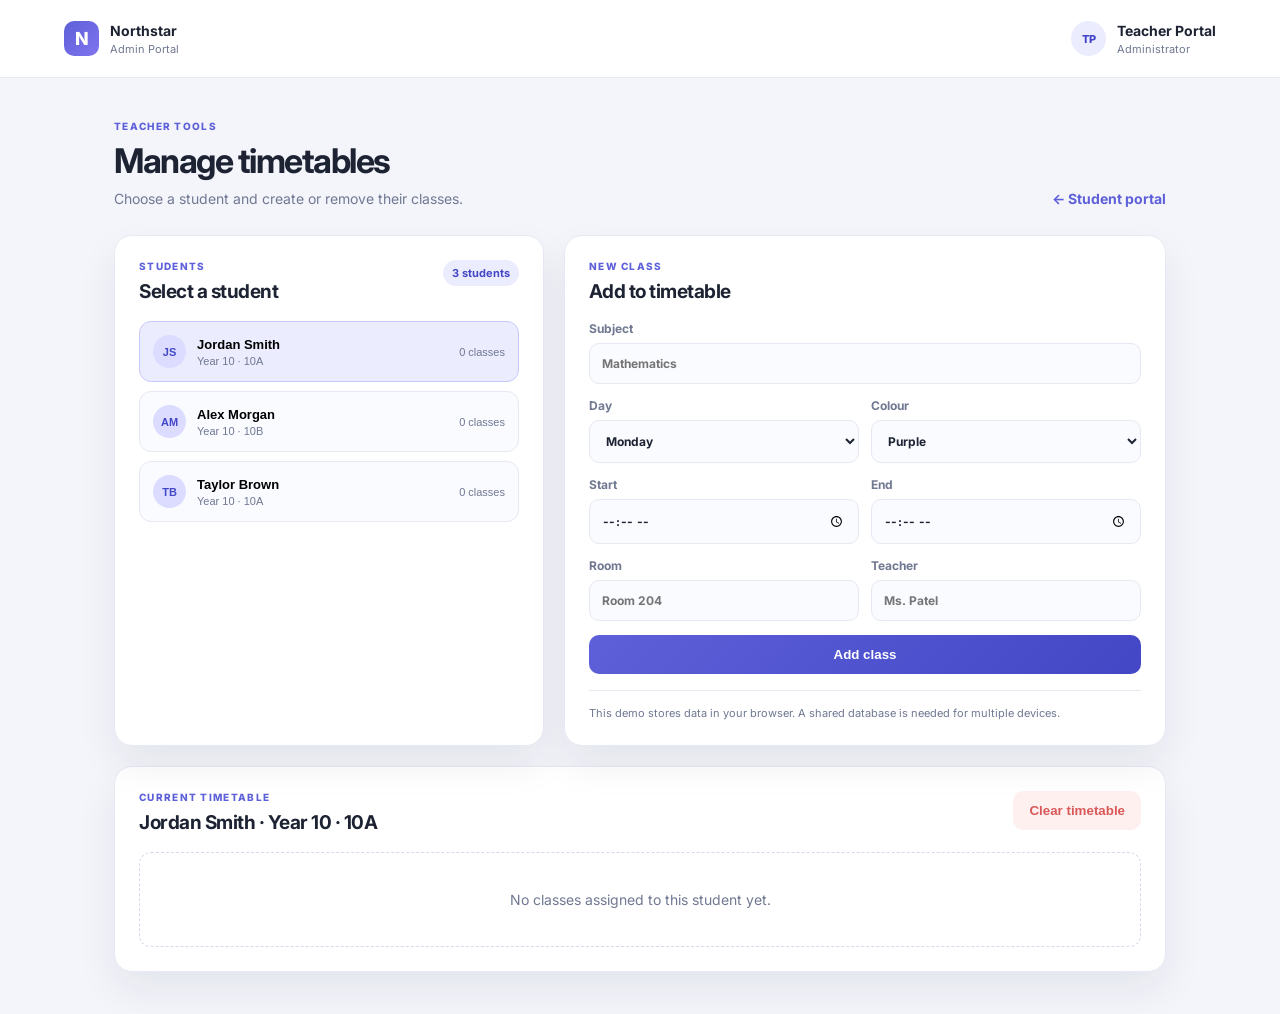
==== admin.html @ a8edbc06 "Create a separate Administrator Portal page for managing student timetables." ====
<!doctype html>
<html lang="en">
<head>
  <meta charset="UTF-8" />
  <meta name="viewport" content="width=device-width, initial-scale=1.0" />
  <title>Northstar Admin Portal</title>
  <link rel="preconnect" href="https://fonts.googleapis.com" />
  <link rel="preconnect" href="https://fonts.gstatic.com" crossorigin />
  <link href="https://fonts.googleapis.com/css2?family=Inter:wght@400;500;600;700;800&display=swap" rel="stylesheet" />
  <link rel="stylesheet" href="admin.css" />
</head>
<body>
  <div class="admin-shell">
    <header class="admin-topbar">
      <a class="brand" href="index.html"><span class="brand-mark">N</span><span><b>Northstar</b><small>Admin Portal</small></span></a>
      <div class="admin-user"><span class="admin-avatar">TP</span><span><b>Teacher Portal</b><small>Administrator</small></span></div>
    </header>

    <main class="admin-main">
      <div class="page-heading">
        <div><p class="eyebrow">TEACHER TOOLS</p><h1>Manage timetables</h1><p>Choose a student and create or remove their classes.</p></div>
        <a class="back-link" href="index.html">← Student portal</a>
      </div>

      <section class="admin-grid">
        <article class="panel student-panel">
          <div class="panel-heading"><div><p class="eyebrow">STUDENTS</p><h2>Select a student</h2></div><span class="student-count" id="studentCount">3 students</span></div>
          <div class="student-list" id="studentList"></div>
        </article>

        <article class="panel form-panel">
          <div class="panel-heading"><div><p class="eyebrow">NEW CLASS</p><h2 id="formTitle">Add to timetable</h2></div></div>
          <form id="classForm">
            <label>Subject<input id="subject" required placeholder="Mathematics" /></label>
            <div class="form-row"><label>Day<select id="day"><option>Monday</option><option>Tuesday</option><option>Wednesday</option><option>Thursday</option><option>Friday</option></select></label><label>Colour<select id="colour"><option value="purple">Purple</option><option value="blue">Blue</option><option value="orange">Orange</option><option value="pink">Pink</option></select></label></div>
            <div class="form-row"><label>Start<input id="start" required type="time" /></label><label>End<input id="end" required type="time" /></label></div>
            <div class="form-row"><label>Room<input id="room" required placeholder="Room 204" /></label><label>Teacher<input id="teacher" required placeholder="Ms. Patel" /></label></div>
            <button class="primary-button" type="submit">Add class</button>
          </form>
          <p class="form-note">This demo stores data in your browser. A shared database is needed for multiple devices.</p>
        </article>
      </section>

      <section class="panel timetable-panel"><div class="panel-heading"><div><p class="eyebrow">CURRENT TIMETABLE</p><h2 id="selectedStudentTitle">Jordan Smith</h2></div><button class="danger-button" id="clearButton">Clear timetable</button></div><div id="classTable" class="class-table"></div></section>
    </main>
  </div>
  <div class="toast" id="toast"></div>
  <script src="admin.js"></script>
</body>
</html>
---- admin.css ----
:root{--bg:#f4f5fb;--panel:#fff;--line:#e6e9f2;--text:#1d2333;--muted:#707892;--purple:#5d60d8;--purple-dark:#4347c5;--soft:#ececff;--red:#d95858;--shadow:0 18px 40px rgba(18,23,43,.07)}*{box-sizing:border-box}body{margin:0;background:var(--bg);color:var(--text);font:14px Inter,Arial,sans-serif}.admin-shell{min-height:100vh}.admin-topbar{height:78px;background:#fff;border-bottom:1px solid var(--line);display:flex;align-items:center;justify-content:space-between;padding:0 clamp(18px,5vw,72px)}.brand,.admin-user{display:flex;align-items:center;gap:11px;text-decoration:none;color:var(--text)}.brand-mark{width:35px;height:35px;border-radius:10px;background:linear-gradient(135deg,var(--purple),#8074ef);display:grid;place-items:center;color:#fff;font-weight:800;font-size:18px}.brand b,.admin-user b{display:block;font-size:14px}.brand small,.admin-user small{display:block;color:var(--muted);font-size:11px;margin-top:3px}.admin-avatar{width:35px;height:35px;border-radius:50%;background:var(--soft);color:var(--purple-dark);display:grid;place-items:center;font-size:11px;font-weight:800}.admin-main{max-width:1180px;margin:auto;padding:42px clamp(18px,5vw,72px)}.page-heading{display:flex;justify-content:space-between;align-items:end;margin-bottom:28px}.eyebrow{color:var(--purple);font-size:10px;font-weight:800;letter-spacing:.13em;margin:0 0 8px}.page-heading h1{font-size:34px;letter-spacing:-1.5px;margin:0}.page-heading p:not(.eyebrow){color:var(--muted);margin:9px 0 0}.back-link{color:var(--purple);font-weight:700;text-decoration:none}.admin-grid{display:grid;grid-template-columns:1fr 1.4fr;gap:20px}.panel{background:var(--panel);border:1px solid var(--line);border-radius:18px;box-shadow:var(--shadow);padding:24px}.panel-heading{display:flex;align-items:start;justify-content:space-between;gap:15px;margin-bottom:18px}.panel h2{font-size:19px;letter-spacing:-.5px;margin:0}.student-count{background:var(--soft);color:var(--purple-dark);padding:6px 9px;border-radius:20px;font-size:11px;font-weight:700}.student-list{display:grid;gap:9px}.student-card{display:flex;align-items:center;gap:11px;padding:13px;border:1px solid var(--line);border-radius:12px;background:#fafbff;text-align:left}.student-card.selected{border-color:#c8c9fb;background:var(--soft)}.student-avatar{width:33px;height:33px;border-radius:50%;background:#dbdcff;color:var(--purple-dark);display:grid;place-items:center;font-weight:800;font-size:11px}.student-card b{display:block;font-size:13px}.student-card small{display:block;color:var(--muted);font-size:11px;margin-top:3px}.student-card .class-total{margin-left:auto;color:var(--muted);font-size:11px}label{display:grid;gap:7px;color:var(--muted);font-size:12px;font-weight:700}input,select{width:100%;border:1px solid var(--line);background:#fafbff;border-radius:10px;padding:12px;font:inherit;color:var(--text)}form{display:grid;gap:14px}.form-row{display:grid;grid-template-columns:1fr 1fr;gap:12px}.primary-button,.danger-button{border:0;border-radius:10px;padding:12px 16px;font-weight:800;cursor:pointer}.primary-button{background:linear-gradient(135deg,var(--purple),var(--purple-dark));color:#fff}.danger-button{background:#fff0f0;color:var(--red)}.form-note{color:var(--muted);font-size:11px;line-height:1.5;margin:16px 0 0;border-top:1px solid var(--line);padding-top:14px}.timetable-panel{margin-top:20px}.class-table{display:grid;gap:8px}.class-row{display:grid;grid-template-columns:105px 1fr 1fr 80px 70px;align-items:center;gap:12px;border:1px solid var(--line);background:#fafbff;border-radius:11px;padding:12px}.class-row.header{border:0;background:transparent;color:var(--muted);font-size:10px;font-weight:800;text-transform:uppercase;letter-spacing:.08em;padding:0 12px 3px}.class-row b{font-size:13px}.class-row span{color:var(--muted);font-size:11px}.colour-pill{height:11px;width:11px;border-radius:50%;display:inline-block}.purple{background:#6968de}.blue{background:#57a5f3}.orange{background:#e9a74a}.pink{background:#ec82ad}.remove-button{color:var(--red);font-size:11px;font-weight:700}.empty{padding:38px;text-align:center;color:var(--muted);border:1px dashed #d7d9eb;border-radius:12px}.toast{position:fixed;left:50%;bottom:25px;transform:translate(-50%,20px);opacity:0;background:#181b2b;color:#fff;padding:12px 17px;border-radius:10px;transition:.2s}.toast.show{opacity:1;transform:translate(-50%,0)}@media(max-width:750px){.admin-grid{grid-template-columns:1fr}.page-heading{align-items:start;gap:18px;flex-direction:column}.class-row{grid-template-columns:1fr 1fr}.class-row.header{display:none}.class-row .remove-button{justify-self:start}.admin-user{display:none}}@media(max-width:480px){.form-row{grid-template-columns:1fr}.panel{padding:18px}}
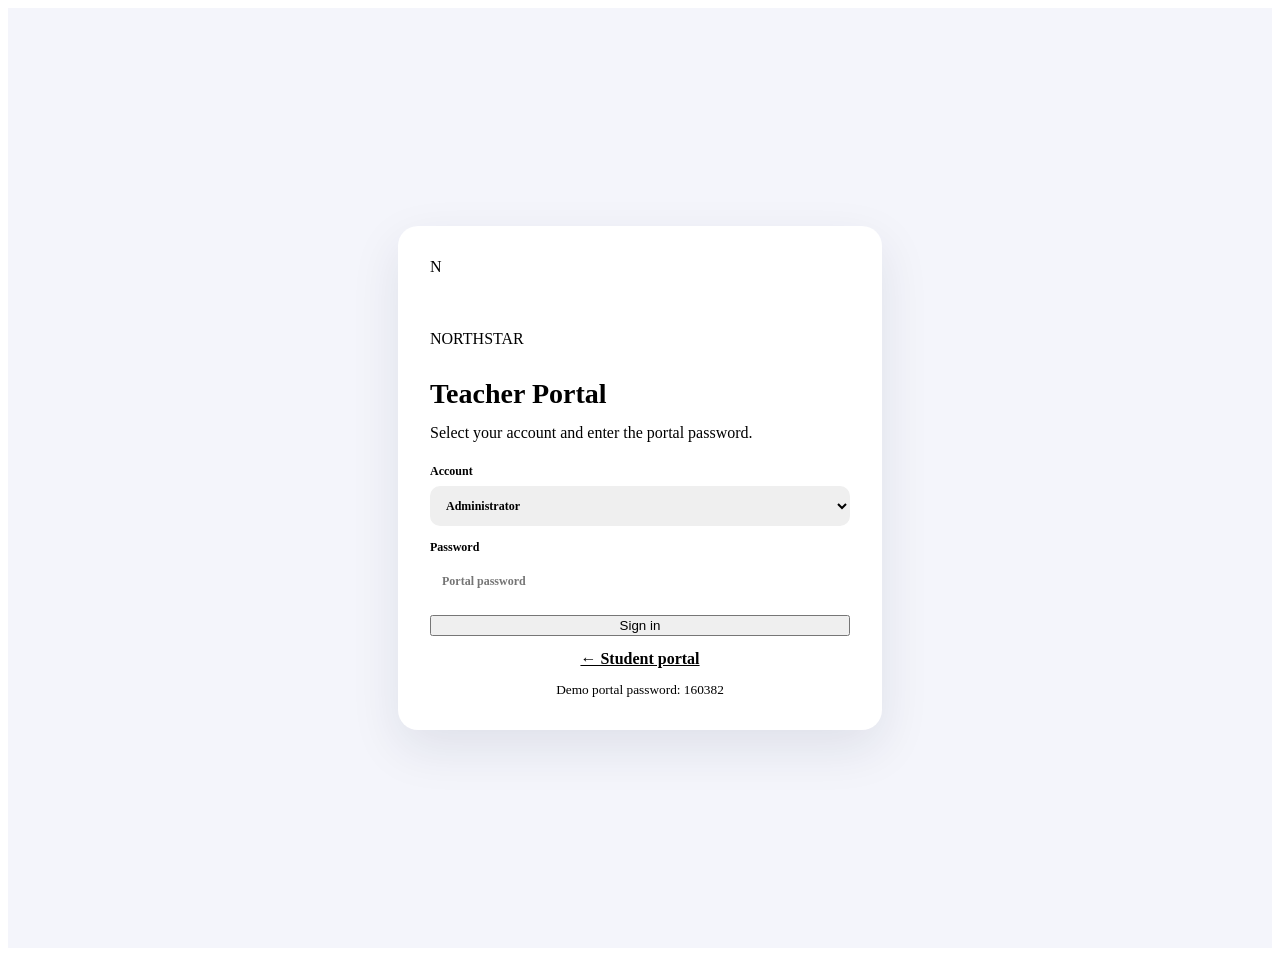
==== commit 65027974: "Add local student and teacher authentication, admin permissions, student management, teacher managem" ====
--- a/admin.html
+++ b/admin.html
@@ -1,50 +1 @@
-<!doctype html>
-<html lang="en">
-<head>
-  <meta charset="UTF-8" />
-  <meta name="viewport" content="width=device-width, initial-scale=1.0" />
-  <title>Northstar Admin Portal</title>
-  <link rel="preconnect" href="https://fonts.googleapis.com" />
-  <link rel="preconnect" href="https://fonts.gstatic.com" crossorigin />
-  <link href="https://fonts.googleapis.com/css2?family=Inter:wght@400;500;600;700;800&display=swap" rel="stylesheet" />
-  <link rel="stylesheet" href="admin.css" />
-</head>
-<body>
-  <div class="admin-shell">
-    <header class="admin-topbar">
-      <a class="brand" href="index.html"><span class="brand-mark">N</span><span><b>Northstar</b><small>Admin Portal</small></span></a>
-      <div class="admin-user"><span class="admin-avatar">TP</span><span><b>Teacher Portal</b><small>Administrator</small></span></div>
-    </header>
-
-    <main class="admin-main">
-      <div class="page-heading">
-        <div><p class="eyebrow">TEACHER TOOLS</p><h1>Manage timetables</h1><p>Choose a student and create or remove their classes.</p></div>
-        <a class="back-link" href="index.html">← Student portal</a>
-      </div>
-
-      <section class="admin-grid">
-        <article class="panel student-panel">
-          <div class="panel-heading"><div><p class="eyebrow">STUDENTS</p><h2>Select a student</h2></div><span class="student-count" id="studentCount">3 students</span></div>
-          <div class="student-list" id="studentList"></div>
-        </article>
-
-        <article class="panel form-panel">
-          <div class="panel-heading"><div><p class="eyebrow">NEW CLASS</p><h2 id="formTitle">Add to timetable</h2></div></div>
-          <form id="classForm">
-            <label>Subject<input id="subject" required placeholder="Mathematics" /></label>
-            <div class="form-row"><label>Day<select id="day"><option>Monday</option><option>Tuesday</option><option>Wednesday</option><option>Thursday</option><option>Friday</option></select></label><label>Colour<select id="colour"><option value="purple">Purple</option><option value="blue">Blue</option><option value="orange">Orange</option><option value="pink">Pink</option></select></label></div>
-            <div class="form-row"><label>Start<input id="start" required type="time" /></label><label>End<input id="end" required type="time" /></label></div>
-            <div class="form-row"><label>Room<input id="room" required placeholder="Room 204" /></label><label>Teacher<input id="teacher" required placeholder="Ms. Patel" /></label></div>
-            <button class="primary-button" type="submit">Add class</button>
-          </form>
-          <p class="form-note">This demo stores data in your browser. A shared database is needed for multiple devices.</p>
-        </article>
-      </section>
-
-      <section class="panel timetable-panel"><div class="panel-heading"><div><p class="eyebrow">CURRENT TIMETABLE</p><h2 id="selectedStudentTitle">Jordan Smith</h2></div><button class="danger-button" id="clearButton">Clear timetable</button></div><div id="classTable" class="class-table"></div></section>
-    </main>
-  </div>
-  <div class="toast" id="toast"></div>
-  <script src="admin.js"></script>
-</body>
-</html>
+<!doctype html><html lang="en"><head><meta charset="UTF-8"><meta name="viewport" content="width=device-width, initial-scale=1.0"><title>Northstar Teacher Portal</title><link rel="stylesheet" href="admin.css"></head><body><div id="login" class="auth-screen"><form id="loginForm" class="auth-card"><div class="brand-mark">N</div><p class="eyebrow">NORTHSTAR</p><h1>Teacher Portal</h1><p>Select your account and enter the portal password.</p><label>Account<select id="account"></select></label><label>Password<input id="password" type="password" required placeholder="Portal password"></label><button class="primary-button">Sign in</button><a href="index.html">← Student portal</a><small>Demo portal password: 160382</small></form></div><div id="adminApp" hidden><header class="admin-topbar"><a class="brand" href="index.html"><span class="brand-mark">N</span><span><b>Northstar</b><small>Teacher/Admin Portal</small></span></a><button id="signOut" class="danger-button">Sign out</button></header><main class="admin-main"><div class="page-heading"><div><p class="eyebrow">ADMINISTRATION</p><h1>School management</h1><p>Manage students, teachers, houses, factions and timetables.</p></div><a class="back-link" href="index.html">← Student portal</a></div><div class="admin-tabs"><button class="tab active" data-tab="students">Students</button><button class="tab" data-tab="teachers">Teachers</button><button class="tab" data-tab="classes">Timetables</button></div><section id="studentsTab" class="panel tab-panel"><div class="panel-heading"><div><p class="eyebrow">STUDENTS</p><h2>Add or edit student accounts</h2></div></div><form id="studentForm" class="management-form"><input type="hidden" id="studentId"><label>Full name<input id="studentName" required></label><label>Email<input id="studentEmailAdmin" type="email" required></label><label>Year/class<input id="studentYear" required placeholder="Year 10 · 10A"></label><label>House<input id="studentHouse" required placeholder="Aurora"></label><label>Faction<input id="studentFaction" required placeholder="North"></label><button class="primary-button">Save student</button><button type="button" id="cancelStudent" class="secondary-button">Clear</button></form><div id="studentList" class="management-list"></div></section><section id="teachersTab" class="panel tab-panel" hidden><div class="panel-heading"><div><p class="eyebrow">TEACHERS</p><h2>Add or remove teachers</h2></div></div><form id="teacherForm" class="management-form"><label>Full name<input id="teacherName" required></label><label>Email<input id="teacherEmail" type="email" required></label><button class="primary-button">Add teacher</button></form><div id="teacherList" class="management-list"></div></section><section id="classesTab" class="panel tab-panel" hidden><div class="panel-heading"><div><p class="eyebrow">TIMETABLE</p><h2>Assign classes</h2></div></div><label>Student<select id="classStudent"></select></label><form id="classForm" class="management-form"><label>Subject<input id="subject" required></label><label>Day<select id="day"><option>Monday</option><option>Tuesday</option><option>Wednesday</option><option>Thursday</option><option>Friday</option></select></label><label>Start<input id="start" type="time" required></label><label>End<input id="end" type="time" required></label><label>Room<input id="room" required></label><label>Teacher<input id="teacher" required></label><label>Colour<select id="colour"><option>purple</option><option>blue</option><option>orange</option><option>pink</option></select></label><button class="primary-button">Add class</button></form><div id="classList" class="management-list"></div></section></main></div><div id="toast" class="toast"></div><script src="admin.js"></script></body></html>
--- a/admin.css
+++ b/admin.css
@@ -1 +1 @@
-:root{--bg:#f4f5fb;--panel:#fff;--line:#e6e9f2;--text:#1d2333;--muted:#707892;--purple:#5d60d8;--purple-dark:#4347c5;--soft:#ececff;--red:#d95858;--shadow:0 18px 40px rgba(18,23,43,.07)}*{box-sizing:border-box}body{margin:0;background:var(--bg);color:var(--text);font:14px Inter,Arial,sans-serif}.admin-shell{min-height:100vh}.admin-topbar{height:78px;background:#fff;border-bottom:1px solid var(--line);display:flex;align-items:center;justify-content:space-between;padding:0 clamp(18px,5vw,72px)}.brand,.admin-user{display:flex;align-items:center;gap:11px;text-decoration:none;color:var(--text)}.brand-mark{width:35px;height:35px;border-radius:10px;background:linear-gradient(135deg,var(--purple),#8074ef);display:grid;place-items:center;color:#fff;font-weight:800;font-size:18px}.brand b,.admin-user b{display:block;font-size:14px}.brand small,.admin-user small{display:block;color:var(--muted);font-size:11px;margin-top:3px}.admin-avatar{width:35px;height:35px;border-radius:50%;background:var(--soft);color:var(--purple-dark);display:grid;place-items:center;font-size:11px;font-weight:800}.admin-main{max-width:1180px;margin:auto;padding:42px clamp(18px,5vw,72px)}.page-heading{display:flex;justify-content:space-between;align-items:end;margin-bottom:28px}.eyebrow{color:var(--purple);font-size:10px;font-weight:800;letter-spacing:.13em;margin:0 0 8px}.page-heading h1{font-size:34px;letter-spacing:-1.5px;margin:0}.page-heading p:not(.eyebrow){color:var(--muted);margin:9px 0 0}.back-link{color:var(--purple);font-weight:700;text-decoration:none}.admin-grid{display:grid;grid-template-columns:1fr 1.4fr;gap:20px}.panel{background:var(--panel);border:1px solid var(--line);border-radius:18px;box-shadow:var(--shadow);padding:24px}.panel-heading{display:flex;align-items:start;justify-content:space-between;gap:15px;margin-bottom:18px}.panel h2{font-size:19px;letter-spacing:-.5px;margin:0}.student-count{background:var(--soft);color:var(--purple-dark);padding:6px 9px;border-radius:20px;font-size:11px;font-weight:700}.student-list{display:grid;gap:9px}.student-card{display:flex;align-items:center;gap:11px;padding:13px;border:1px solid var(--line);border-radius:12px;background:#fafbff;text-align:left}.student-card.selected{border-color:#c8c9fb;background:var(--soft)}.student-avatar{width:33px;height:33px;border-radius:50%;background:#dbdcff;color:var(--purple-dark);display:grid;place-items:center;font-weight:800;font-size:11px}.student-card b{display:block;font-size:13px}.student-card small{display:block;color:var(--muted);font-size:11px;margin-top:3px}.student-card .class-total{margin-left:auto;color:var(--muted);font-size:11px}label{display:grid;gap:7px;color:var(--muted);font-size:12px;font-weight:700}input,select{width:100%;border:1px solid var(--line);background:#fafbff;border-radius:10px;padding:12px;font:inherit;color:var(--text)}form{display:grid;gap:14px}.form-row{display:grid;grid-template-columns:1fr 1fr;gap:12px}.primary-button,.danger-button{border:0;border-radius:10px;padding:12px 16px;font-weight:800;cursor:pointer}.primary-button{background:linear-gradient(135deg,var(--purple),var(--purple-dark));color:#fff}.danger-button{background:#fff0f0;color:var(--red)}.form-note{color:var(--muted);font-size:11px;line-height:1.5;margin:16px 0 0;border-top:1px solid var(--line);padding-top:14px}.timetable-panel{margin-top:20px}.class-table{display:grid;gap:8px}.class-row{display:grid;grid-template-columns:105px 1fr 1fr 80px 70px;align-items:center;gap:12px;border:1px solid var(--line);background:#fafbff;border-radius:11px;padding:12px}.class-row.header{border:0;background:transparent;color:var(--muted);font-size:10px;font-weight:800;text-transform:uppercase;letter-spacing:.08em;padding:0 12px 3px}.class-row b{font-size:13px}.class-row span{color:var(--muted);font-size:11px}.colour-pill{height:11px;width:11px;border-radius:50%;display:inline-block}.purple{background:#6968de}.blue{background:#57a5f3}.orange{background:#e9a74a}.pink{background:#ec82ad}.remove-button{color:var(--red);font-size:11px;font-weight:700}.empty{padding:38px;text-align:center;color:var(--muted);border:1px dashed #d7d9eb;border-radius:12px}.toast{position:fixed;left:50%;bottom:25px;transform:translate(-50%,20px);opacity:0;background:#181b2b;color:#fff;padding:12px 17px;border-radius:10px;transition:.2s}.toast.show{opacity:1;transform:translate(-50%,0)}@media(max-width:750px){.admin-grid{grid-template-columns:1fr}.page-heading{align-items:start;gap:18px;flex-direction:column}.class-row{grid-template-columns:1fr 1fr}.class-row.header{display:none}.class-row .remove-button{justify-self:start}.admin-user{display:none}}@media(max-width:480px){.form-row{grid-template-columns:1fr}.panel{padding:18px}}
+.auth-screen{min-height:100vh;display:grid;place-items:center;background:var(--bg,#f4f5fb);padding:20px}.auth-card{width:min(420px,100%);background:#fff;padding:32px;border-radius:20px;box-shadow:0 18px 50px #18204018;display:grid;gap:14px}.auth-card h1{margin:0;font-size:28px}.auth-card p:not(.eyebrow){color:var(--muted);margin:0 0 8px}.auth-card label{display:grid;gap:7px;color:var(--muted);font-size:12px;font-weight:700}.auth-card input,.auth-card select{padding:12px;border:1px solid var(--line);border-radius:10px;font:inherit}.auth-card a{color:var(--purple);text-align:center;font-weight:700}.auth-card small{color:var(--muted);text-align:center}.auth-screen .brand-mark{width:42px;height:42px}.admin-tabs{display:flex;gap:8px;margin-bottom:20px}.tab{border:1px solid var(--line);background:#fff;padding:11px 18px;border-radius:10px;font-weight:700;cursor:pointer}.tab.active{background:var(--soft);color:var(--purple-dark)}.tab-panel{margin-bottom:20px}.management-form{display:grid;grid-template-columns:repeat(3,1fr);gap:12px;margin-bottom:22px}.management-form label{display:grid;gap:6px;color:var(--muted);font-size:12px;font-weight:700}.management-form input,.management-form select{padding:11px;border:1px solid var(--line);border-radius:9px;font:inherit}.management-form button{align-self:end}.management-list{display:grid;gap:8px}.management-row{display:flex;align-items:center;gap:12px;padding:13px;border:1px solid var(--line);border-radius:10px;background:#fafbff}.management-row>div{flex:1}.management-row b,.management-row small{display:block}.management-row small{color:var(--muted);font-size:11px;margin-top:4px}.management-row button{border:0;background:none;color:var(--purple);font-weight:700;cursor:pointer}.management-row .danger-text{color:var(--red)}@media(max-width:700px){.management-form{grid-template-columns:1fr}.admin-tabs{overflow:auto}.management-row{align-items:flex-start;flex-wrap:wrap}}
